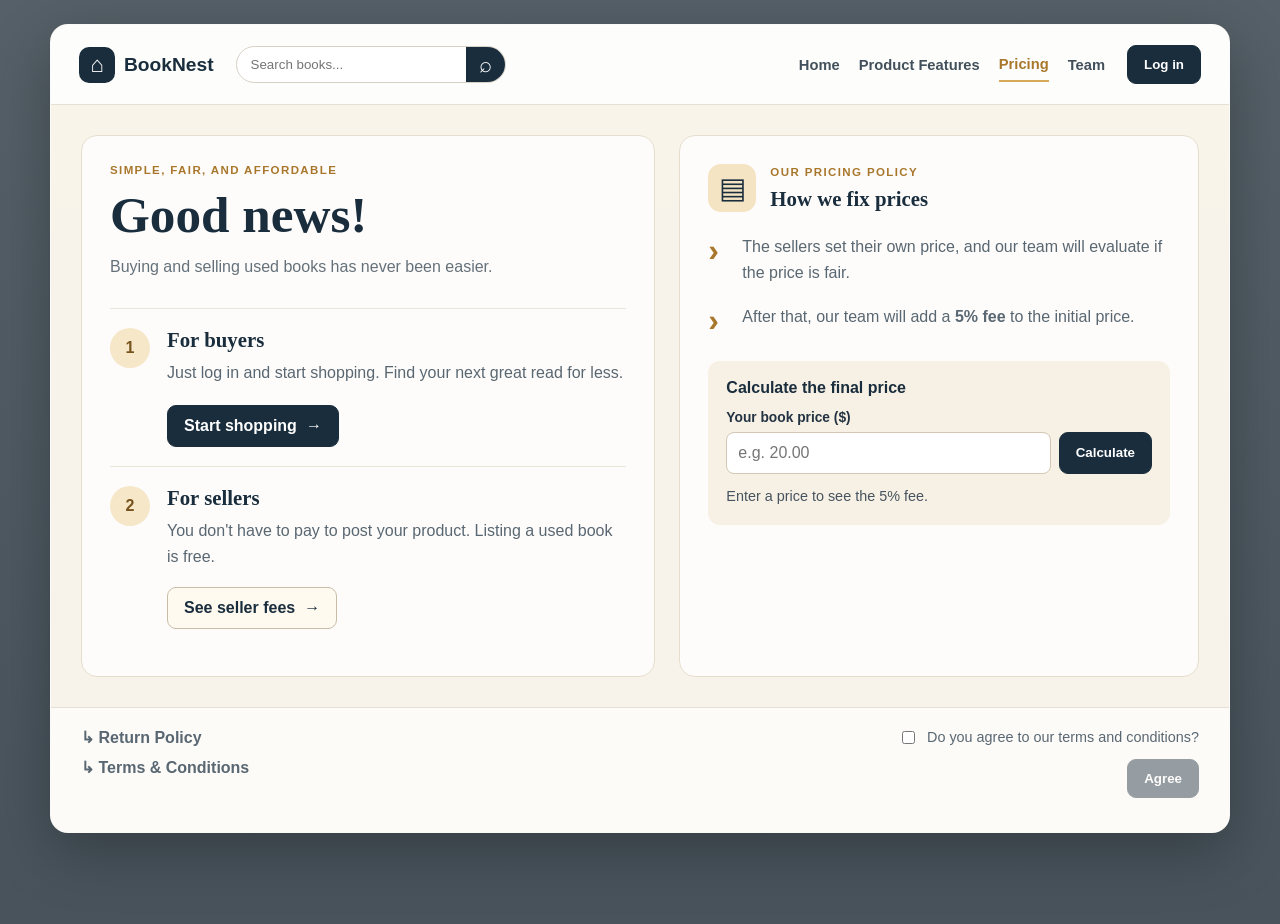
==== pricing.html @ f2293b53 "Add files via upload" ====
<!DOCTYPE html>
<html lang="fr">
<head>
  <meta charset="UTF-8">
  <meta name="viewport" content="width=device-width, initial-scale=1.0">
  <title>BookNest | Pricing Page</title>
  <link rel="stylesheet" href="style.css">
</head>
<body>
  <div class="page-overlay">
    <header class="site-header">
      <a class="logo" href="index.html" aria-label="BookNest, accueil">
        <span class="logo-icon">⌂</span>
        <span>BookNest</span>
      </a>

      <form class="search" id="searchForm" role="search">
        <input id="searchInput" type="search" placeholder="Search books..." aria-label="Rechercher des livres">
        <button type="submit" aria-label="Lancer la recherche">⌕</button>
      </form>

      <nav class="main-nav" aria-label="Navigation principale">
        <a href="index.html">Home</a>
        <a href="features.html">Product Features</a>
        <a class="active" href="pricing.html">Pricing</a>
        <a href="team.html">Team</a>
      </nav>

      <button class="login-button" id="loginButton" type="button">Log in</button>
    </header>

    <main class="pricing-layout">
      <section class="welcome-panel">
        <p class="eyebrow">Simple, fair, and affordable</p>
        <h1>Good news!</h1>
        <p class="intro">Buying and selling used books has never been easier.</p>

        <article class="rule-card">
          <div class="number">1</div>
          <div>
            <h2>For buyers</h2>
            <p>Just log in and start shopping. Find your next great read for less.</p>
            <a class="primary-button" href="home.html">Start shopping <span aria-hidden="true">→</span></a>
          </div>
        </article>

        <article class="rule-card">
          <div class="number">2</div>
          <div>
            <h2>For sellers</h2>
            <p>You don't have to pay to post your product. Listing a used book is free.</p>
            <a class="secondary-button" href="#seller-pricing">See seller fees <span aria-hidden="true">→</span></a>
          </div>
        </article>
      </section>

      <aside class="details-panel" id="seller-pricing">
        <div class="panel-heading">
          <span class="book-symbol" aria-hidden="true">▤</span>
          <div>
            <p class="eyebrow">Our pricing policy</p>
            <h2>How we fix prices</h2>
          </div>
        </div>

        <div class="step">
          <span class="step-arrow" aria-hidden="true">›</span>
          <p>The sellers set their own price, and our team will evaluate if the price is fair.</p>
        </div>

        <div class="step">
          <span class="step-arrow" aria-hidden="true">›</span>
          <p>After that, our team will add a <strong>5% fee</strong> to the initial price.</p>
        </div>

        <div class="fee-calculator">
          <h3>Calculate the final price</h3>
          <label for="bookPrice">Your book price ($)</label>
          <div class="price-input-row">
            <input id="bookPrice" type="number" min="0" step="0.01" placeholder="e.g. 20.00">
            <button id="calculateButton" type="button">Calculate</button>
          </div>
          <p class="calculation-result" id="calculationResult" aria-live="polite">Enter a price to see the 5% fee.</p>
        </div>
      </aside>
    </main>

    <footer class="site-footer">
      <div class="footer-links">
        <a href="return-policy.html">↳ Return Policy</a>
        <a href="terms.html">↳ Terms &amp; Conditions</a>
      </div>
      <form class="agreement" id="agreementForm">
        <label>
          <input type="checkbox" id="agreeCheckbox">
          <span>Do you agree to our terms and conditions?</span>
        </label>
        <button type="submit" id="agreeButton" disabled>Agree</button>
        <p id="agreementMessage" class="agreement-message" aria-live="polite"></p>
      </form>
    </footer>
  </div>
  <script src="script.js"></script>
</body>
</html>
---- style.css ----
/* BookNest Pricing Page — styles simples et faciles à modifier */
:root {
  --navy: #192d3d;
  --ink: #233343;
  --cream: #fffaf0;
  --gold: #d7a95b;
  --gold-dark: #a9772c;
  --white: #ffffff;
}

* { box-sizing: border-box; }

html { scroll-behavior: smooth; }

body {
  margin: 0;
  min-height: 100vh;
  color: var(--ink);
  font-family: Arial, Helvetica, sans-serif;
  background:
    linear-gradient(rgba(14, 29, 40, 0.70), rgba(14, 29, 40, 0.76)),
    url("https://images.unsplash.com/photo-1507842217343-583bb7270b66?auto=format&fit=crop&w=2000&q=85")
    center / cover fixed no-repeat;
}

.page-overlay {
  width: min(1180px, calc(100% - 36px));
  margin: 24px auto;
  background: rgba(255, 250, 240, 0.96);
  border: 1px solid rgba(255,255,255,.65);
  border-radius: 18px;
  overflow: hidden;
  box-shadow: 0 18px 60px rgba(0,0,0,.28);
}

.site-header {
  display: flex;
  align-items: center;
  gap: 22px;
  padding: 20px 28px;
  border-bottom: 1px solid #e7dfd1;
  background: rgba(255,255,255,.8);
}

.logo {
  display: flex;
  align-items: center;
  gap: 9px;
  color: var(--navy);
  text-decoration: none;
  font-size: 1.2rem;
  font-weight: 800;
  white-space: nowrap;
}

.logo-icon {
  display: grid;
  place-items: center;
  width: 36px;
  height: 36px;
  border-radius: 10px;
  color: var(--white);
  background: var(--navy);
  font-size: 1.4rem;
}

.search {
  display: flex;
  flex: 1;
  max-width: 270px;
  border: 1px solid #d7d0c4;
  border-radius: 999px;
  overflow: hidden;
  background: white;
}

.search input {
  width: 100%;
  min-width: 0;
  padding: 10px 14px;
  border: 0;
  outline: none;
  background: transparent;
}

.search button {
  width: 43px;
  border: 0;
  color: white;
  background: var(--navy);
  font-size: 1.35rem;
  cursor: pointer;
}

.main-nav {
  display: flex;
  align-items: center;
  justify-content: center;
  gap: 19px;
  margin-left: auto;
}

.main-nav a {
  padding: 8px 0;
  color: #42505b;
  text-decoration: none;
  font-size: .92rem;
  font-weight: 700;
  white-space: nowrap;
}

.main-nav a:hover, .main-nav a.active {
  color: var(--gold-dark);
  border-bottom: 2px solid var(--gold);
}

.login-button, .primary-button, .secondary-button, .fee-calculator button, .agreement button {
  display: inline-flex;
  align-items: center;
  justify-content: center;
  gap: 9px;
  border-radius: 9px;
  padding: 11px 16px;
  font-weight: 700;
  text-decoration: none;
  cursor: pointer;
  transition: transform .15s ease, background .15s ease;
}

.login-button, .primary-button, .fee-calculator button, .agreement button {
  color: white;
  border: 1px solid var(--navy);
  background: var(--navy);
}

.login-button:hover, .primary-button:hover, .fee-calculator button:hover, .agreement button:not(:disabled):hover {
  background: #29475d;
  transform: translateY(-1px);
}

.pricing-layout {
  display: grid;
  grid-template-columns: 1.05fr .95fr;
  gap: 24px;
  padding: 30px;
}

.welcome-panel, .details-panel {
  padding: 28px;
  border: 1px solid #e6ddce;
  border-radius: 16px;
  background: rgba(255,255,255,.78);
}

.eyebrow {
  margin: 0 0 9px;
  color: var(--gold-dark);
  text-transform: uppercase;
  letter-spacing: .12em;
  font-size: .72rem;
  font-weight: 800;
}

h1, h2, h3, p { margin-top: 0; }

h1 {
  margin-bottom: 10px;
  color: var(--navy);
  font-family: Georgia, 'Times New Roman', serif;
  font-size: clamp(2.2rem, 4vw, 3.25rem);
}

.intro {
  max-width: 420px;
  margin-bottom: 28px;
  color: #65717a;
  line-height: 1.6;
}

.rule-card {
  display: grid;
  grid-template-columns: 42px 1fr;
  gap: 15px;
  padding: 19px 0;
  border-top: 1px solid #ece5d9;
}

.number {
  display: grid;
  place-items: center;
  width: 40px;
  height: 40px;
  border-radius: 50%;
  color: #76521c;
  background: #f6e7c9;
  font-weight: 800;
}

.rule-card h2, .details-panel h2 {
  margin-bottom: 8px;
  color: var(--navy);
  font-family: Georgia, 'Times New Roman', serif;
  font-size: 1.3rem;
}

.rule-card p, .step p {
  color: #596772;
  line-height: 1.65;
}

.primary-button { margin-top: 3px; }

.secondary-button {
  color: var(--navy);
  border: 1px solid #c9bda8;
  background: #fffaf0;
}

.secondary-button:hover { background: #f5ead7; }

.panel-heading {
  display: flex;
  align-items: center;
  gap: 14px;
  margin-bottom: 22px;
}

.book-symbol {
  display: grid;
  place-items: center;
  flex: 0 0 48px;
  height: 48px;
  border-radius: 13px;
  color: var(--navy);
  background: #f4e4c3;
  font-size: 1.8rem;
}

.panel-heading h2 { margin-bottom: 0; }

.step {
  display: grid;
  grid-template-columns: 24px 1fr;
  gap: 10px;
  margin: 0 0 17px;
}

.step-arrow {
  color: var(--gold-dark);
  font-size: 2rem;
  font-weight: 800;
  line-height: 1;
}

.step p { margin-bottom: 0; }

.fee-calculator {
  margin-top: 25px;
  padding: 18px;
  border-radius: 12px;
  background: #f7f0e4;
}

.fee-calculator h3 {
  margin-bottom: 13px;
  color: var(--navy);
  font-size: 1rem;
}

.fee-calculator label {
  display: block;
  margin-bottom: 7px;
  font-size: .86rem;
  font-weight: 700;
}

.price-input-row { display: flex; gap: 8px; }

.price-input-row input {
  width: 100%;
  min-width: 0;
  padding: 11px;
  border: 1px solid #d4c7b4;
  border-radius: 8px;
  background: white;
  font: inherit;
}

.fee-calculator button { white-space: nowrap; }

.calculation-result {
  margin: 12px 0 0;
  color: #46545f;
  font-size: .9rem;
  line-height: 1.5;
}

.site-footer {
  display: flex;
  justify-content: space-between;
  align-items: flex-start;
  gap: 24px;
  padding: 20px 30px 25px;
  border-top: 1px solid #e7dfd1;
  background: rgba(255,255,255,.7);
}

.footer-links { display: grid; gap: 11px; }

.footer-links a {
  color: #596772;
  text-decoration: none;
  font-weight: 700;
}

.footer-links a:hover { color: var(--gold-dark); text-decoration: underline; }

.agreement { max-width: 470px; text-align: right; }

.agreement label {
  display: flex;
  align-items: center;
  justify-content: flex-end;
  gap: 9px;
  margin-bottom: 12px;
  color: #596772;
  font-size: .9rem;
}

.agreement input { accent-color: var(--navy); }

.agreement button:disabled {
  cursor: not-allowed;
  opacity: .45;
}

.agreement-message {
  margin: 9px 0 0;
  color: #426344;
  font-size: .85rem;
}

@media (max-width: 900px) {
  .site-header { flex-wrap: wrap; }
  .search { order: 3; max-width: none; flex-basis: 100%; }
  .main-nav { order: 4; flex-basis: 100%; margin: 0; flex-wrap: wrap; }
  .login-button { margin-left: auto; }
  .pricing-layout { grid-template-columns: 1fr; }
}

@media (max-width: 600px) {
  .page-overlay { width: calc(100% - 18px); margin: 9px auto; border-radius: 12px; }
  .site-header, .pricing-layout { padding: 17px; }
  .welcome-panel, .details-panel { padding: 19px; }
  .main-nav { justify-content: flex-start; gap: 12px; }
  .main-nav a { font-size: .82rem; }
  .site-footer { flex-direction: column; padding: 19px; }
  .agreement { text-align: left; }
  .agreement label { justify-content: flex-start; align-items: flex-start; }
  .price-input-row { flex-direction: column; }
}
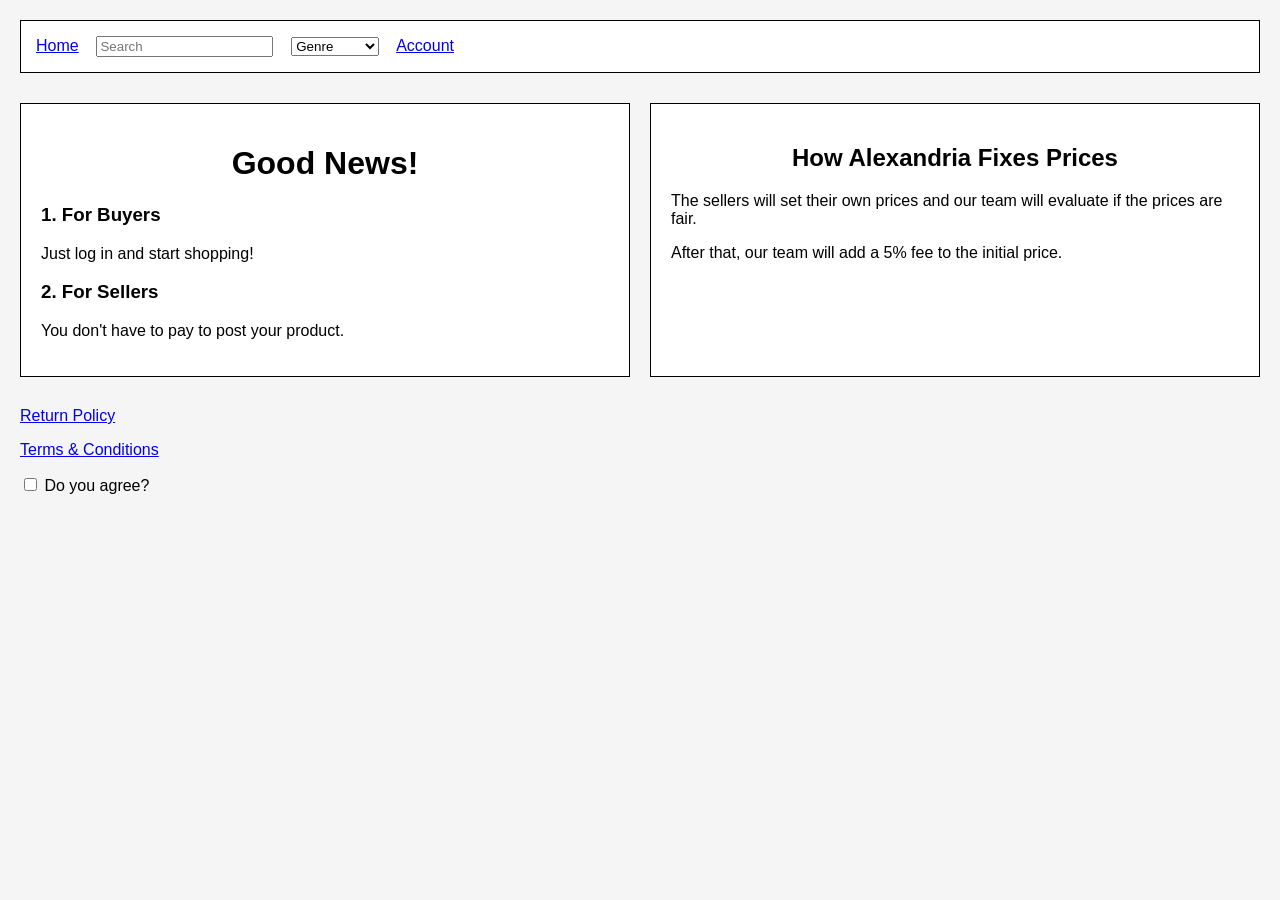
==== commit eb66c06f: "Add files via upload" ====
--- a/pricing.html
+++ b/pricing.html
@@ -1,105 +1,59 @@
 <!DOCTYPE html>
-<html lang="fr">
+<html lang="en">
 <head>
-  <meta charset="UTF-8">
-  <meta name="viewport" content="width=device-width, initial-scale=1.0">
-  <title>BookNest | Pricing Page</title>
-  <link rel="stylesheet" href="style.css">
+    <meta charset="UTF-8">
+    <title>Pricing Page</title>
+    <style>
+        body { font-family: Arial; background-color: #f5f5f5; margin: 20px; }
+        header { border: 1px solid black; padding: 15px; background-color: white; }
+        .container { display: flex; gap: 20px; margin-top: 30px; }
+        .box { border: 1px solid black; background-color: white; padding: 20px; width: 50%; }
+        h1, h2 { text-align: center; }
+        footer { margin-top: 30px; }
+    </style>
 </head>
 <body>
-  <div class="page-overlay">
-    <header class="site-header">
-      <a class="logo" href="index.html" aria-label="BookNest, accueil">
-        <span class="logo-icon">⌂</span>
-        <span>BookNest</span>
-      </a>
-
-      <form class="search" id="searchForm" role="search">
-        <input id="searchInput" type="search" placeholder="Search books..." aria-label="Rechercher des livres">
-        <button type="submit" aria-label="Lancer la recherche">⌕</button>
-      </form>
-
-      <nav class="main-nav" aria-label="Navigation principale">
-        <a href="index.html">Home</a>
-        <a href="features.html">Product Features</a>
-        <a class="active" href="pricing.html">Pricing</a>
-        <a href="team.html">Team</a>
-      </nav>
-
-      <button class="login-button" id="loginButton" type="button">Log in</button>
+    <!-- Navigation bar -->
+    <header>
+        <nav>
+            <a href="index.html">Home</a>
+            &nbsp;&nbsp;
+            <input type="text" placeholder="Search">
+            &nbsp;&nbsp;
+            <select>
+                <option>Genre</option>
+                <option>Clothing</option>
+                <option>Electronics</option>
+                <option>Books</option>
+            </select>
+            &nbsp;&nbsp;
+            <a href="account.html">Account</a>
+        </nav>
     </header>
-
-    <main class="pricing-layout">
-      <section class="welcome-panel">
-        <p class="eyebrow">Simple, fair, and affordable</p>
-        <h1>Good news!</h1>
-        <p class="intro">Buying and selling used books has never been easier.</p>
-
-        <article class="rule-card">
-          <div class="number">1</div>
-          <div>
-            <h2>For buyers</h2>
-            <p>Just log in and start shopping. Find your next great read for less.</p>
-            <a class="primary-button" href="home.html">Start shopping <span aria-hidden="true">→</span></a>
-          </div>
-        </article>
-
-        <article class="rule-card">
-          <div class="number">2</div>
-          <div>
-            <h2>For sellers</h2>
-            <p>You don't have to pay to post your product. Listing a used book is free.</p>
-            <a class="secondary-button" href="#seller-pricing">See seller fees <span aria-hidden="true">→</span></a>
-          </div>
-        </article>
-      </section>
-
-      <aside class="details-panel" id="seller-pricing">
-        <div class="panel-heading">
-          <span class="book-symbol" aria-hidden="true">▤</span>
-          <div>
-            <p class="eyebrow">Our pricing policy</p>
-            <h2>How we fix prices</h2>
-          </div>
+    <!-- Pricing information -->
+    <main>
+        <div class="container">
+            <!-- Information for buyers and sellers -->
+            <div class="box">
+                <h1>Good News!</h1>
+                <h3>1. For Buyers</h3>
+                <p>Just log in and start shopping!</p>
+                <h3>2. For Sellers</h3>
+                <p>You don't have to pay to post your product.</p>
+            </div>
+            <!-- How pricing works -->
+            <div class="box">
+                <h2>How Alexandria Fixes Prices</h2>
+                <p>The sellers will set their own prices and our team will evaluate if the prices are fair.</p>
+                <p>After that, our team will add a 5% fee to the initial price.</p>
+            </div>
         </div>
-
-        <div class="step">
-          <span class="step-arrow" aria-hidden="true">›</span>
-          <p>The sellers set their own price, and our team will evaluate if the price is fair.</p>
-        </div>
-
-        <div class="step">
-          <span class="step-arrow" aria-hidden="true">›</span>
-          <p>After that, our team will add a <strong>5% fee</strong> to the initial price.</p>
-        </div>
-
-        <div class="fee-calculator">
-          <h3>Calculate the final price</h3>
-          <label for="bookPrice">Your book price ($)</label>
-          <div class="price-input-row">
-            <input id="bookPrice" type="number" min="0" step="0.01" placeholder="e.g. 20.00">
-            <button id="calculateButton" type="button">Calculate</button>
-          </div>
-          <p class="calculation-result" id="calculationResult" aria-live="polite">Enter a price to see the 5% fee.</p>
-        </div>
-      </aside>
     </main>
-
-    <footer class="site-footer">
-      <div class="footer-links">
-        <a href="return-policy.html">↳ Return Policy</a>
-        <a href="terms.html">↳ Terms &amp; Conditions</a>
-      </div>
-      <form class="agreement" id="agreementForm">
-        <label>
-          <input type="checkbox" id="agreeCheckbox">
-          <span>Do you agree to our terms and conditions?</span>
-        </label>
-        <button type="submit" id="agreeButton" disabled>Agree</button>
-        <p id="agreementMessage" class="agreement-message" aria-live="polite"></p>
-      </form>
+    <!-- Policies -->
+    <footer>
+        <p><a href="return.html">Return Policy</a></p>
+        <p><a href="terms.html">Terms &amp; Conditions</a></p>
+        <label><input type="checkbox"> Do you agree?</label>
     </footer>
-  </div>
-  <script src="script.js"></script>
 </body>
 </html>
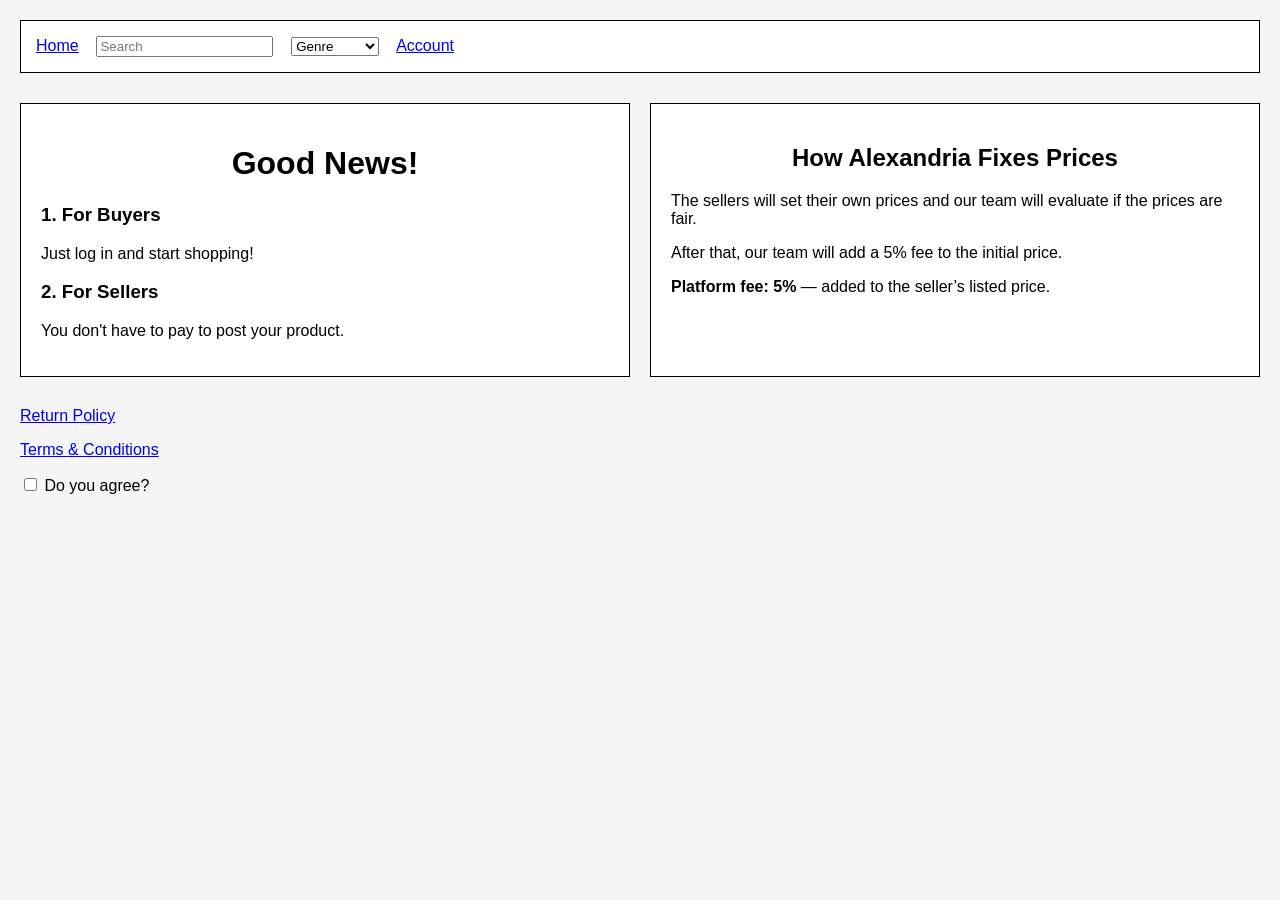
==== commit 706a5a2e: "Add stylesheet and script links to pricing.html" ====
--- a/pricing.html
+++ b/pricing.html
@@ -1,6 +1,10 @@
 <!DOCTYPE html>
 <html lang="en">
 <head>
+    
+<link rel="stylesheet" href="style.css">
+<script src="script.js" defer></script>
+
     <meta charset="UTF-8">
     <title>Pricing Page</title>
     <style>
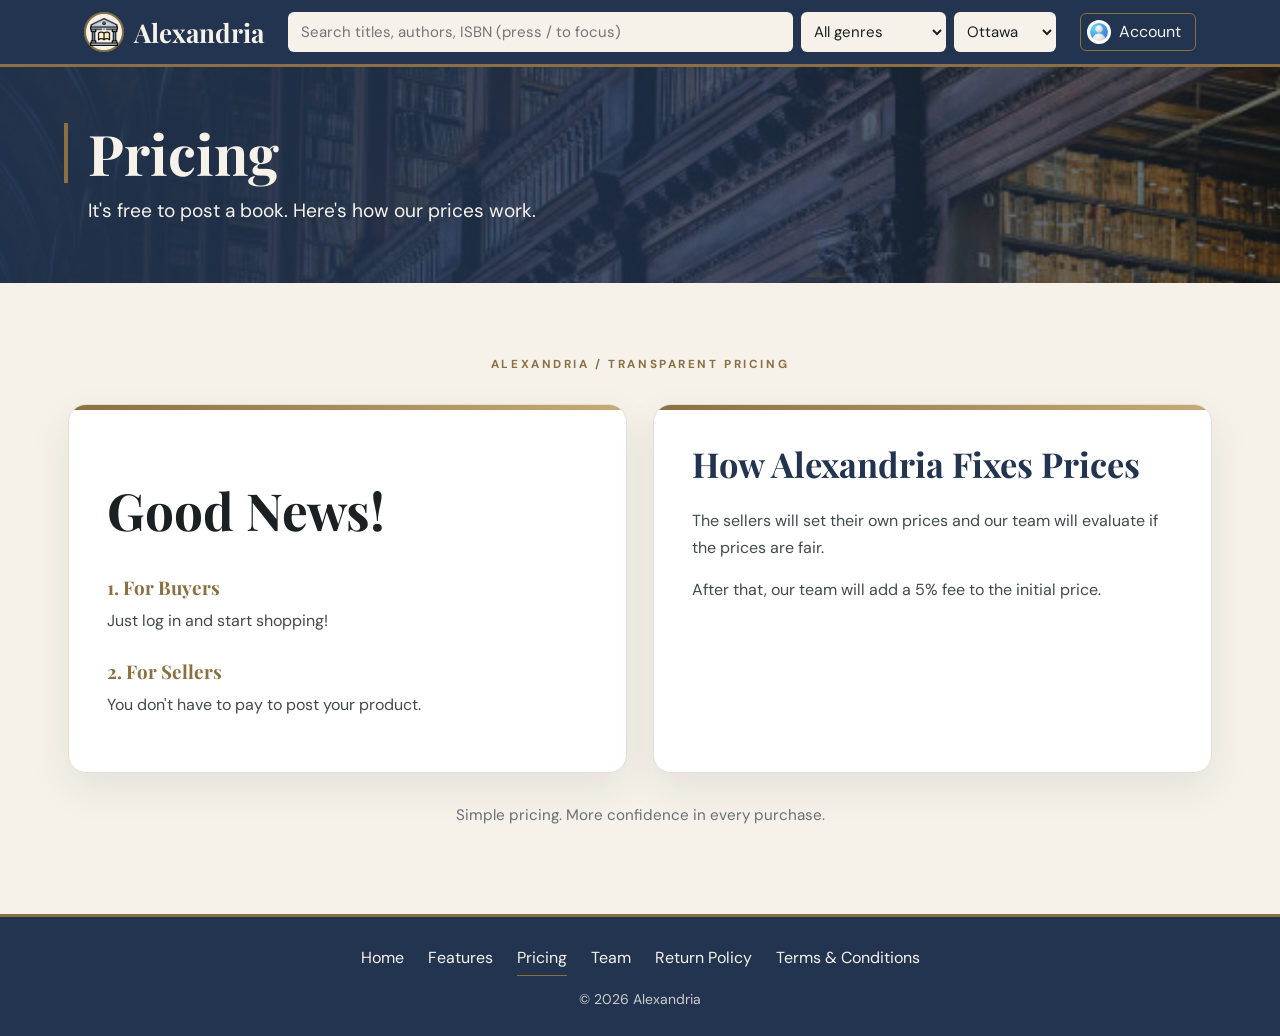
==== commit fefcf8f6: "Every file was changed Went through, standardized colouring, layout, formatting of the top bar, adde" ====
--- a/pricing.html
+++ b/pricing.html
@@ -1,39 +1,57 @@
 <!DOCTYPE html>
 <html lang="en">
 <head>
-    
-<link rel="stylesheet" href="style.css">
-<script src="script.js" defer></script>
-
     <meta charset="UTF-8">
     <title>Pricing Page</title>
-    <style>
-        body { font-family: Arial; background-color: #f5f5f5; margin: 20px; }
-        header { border: 1px solid black; padding: 15px; background-color: white; }
-        .container { display: flex; gap: 20px; margin-top: 30px; }
-        .box { border: 1px solid black; background-color: white; padding: 20px; width: 50%; }
-        h1, h2 { text-align: center; }
-        footer { margin-top: 30px; }
-    </style>
+    <meta name="viewport" content="width=device-width, initial-scale=1.0">
+    <link rel="stylesheet" href="shared.css">
+    <link rel="stylesheet" href="style_pricing_page.css">
+  <script src="shared.js" defer></script>
 </head>
 <body>
     <!-- Navigation bar -->
-    <header>
-        <nav>
-            <a href="index.html">Home</a>
-            &nbsp;&nbsp;
-            <input type="text" placeholder="Search">
-            &nbsp;&nbsp;
-            <select>
-                <option>Genre</option>
-                <option>Clothing</option>
-                <option>Electronics</option>
-                <option>Books</option>
-            </select>
-            &nbsp;&nbsp;
-            <a href="account.html">Account</a>
-        </nav>
-    </header>
+  <header class="site-header" id="site-header">
+    <nav aria-label="Main">
+      <a class="brand" href="index.html">
+        <span class="logo-circle"><img src="bibliotheque.png" alt="" width="28" height="28"></span>
+        Alexandria
+      </a>
+
+      <form class="search-form" id="search-form" action="search.html" method="get" role="search">
+        <input type="search" id="search" name="q" placeholder="Search titles, authors, ISBN (press / to focus)" aria-label="Search titles, authors or ISBN">
+
+        <select id="genre" name="genre" aria-label="Genre">
+          <option>All genres</option>
+          <option>Fiction</option>
+          <option>Mystery</option>
+          <option>Science fiction</option>
+          <option>History</option>
+          <option>Biography</option>
+          <option>Children</option>
+        </select>
+
+        <select id="location" name="location" aria-label="Location">
+          <option>Ottawa</option>
+          <option>Gatineau</option>
+          <option>Kanata</option>
+          <option>Orléans</option>
+        </select>
+      </form>
+
+      <a class="account" href="account.html">
+        <img src="profile.jpg" alt="" width="24" height="24">
+        Account
+      </a>
+    </nav>
+  </header>
+    <!-- Page banner -->
+    <section class="page-title">
+        <div class="page-title-text">
+            <h1>Pricing</h1>
+            <p>It's free to post a book. Here's how our prices work.</p>
+        </div>
+    </section>
+
     <!-- Pricing information -->
     <main>
         <div class="container">
@@ -55,9 +73,15 @@
     </main>
     <!-- Policies -->
     <footer>
-        <p><a href="return.html">Return Policy</a></p>
-        <p><a href="terms.html">Terms &amp; Conditions</a></p>
-        <label><input type="checkbox"> Do you agree?</label>
+        <div class="footer-links">
+            <a href="index.html">Home</a>
+            <a href="ProductFeature.html">Features</a>
+            <a href="pricing.html" class="active">Pricing</a>
+            <a href="team.html">Team</a>
+            <a href="return.html">Return Policy</a>
+            <a href="terms.html">Terms &amp; Conditions</a>
+        </div>
+        <p>&copy; 2026 Alexandria</p>
     </footer>
 </body>
-</html>
+</html>
--- a/shared.css
+++ b/shared.css
@@ -0,0 +1,172 @@
+/* ALEXANDRIA — shared styles: site fonts + top bar (same look as the Features page).
+   Linked from every page. Change the fonts here and the whole site follows. */
+@import url('https://fonts.googleapis.com/css2?family=DM+Sans:wght@400;500;600;700&family=Playfair+Display:wght@600;700&display=swap');
+
+:root {
+  --font-body: 'DM Sans', Arial, sans-serif;
+  --font-heading: 'Playfair Display', Georgia, 'Times New Roman', serif;
+}
+
+/* ---------- Top bar ---------- */
+.site-header,
+.site-header * { box-sizing: border-box; }
+
+.site-header {
+  position: sticky;
+  top: 0;
+  z-index: 10;
+  background-color: #22344F;
+  color: #F6F2EA;
+  border-bottom: 3px solid #8A7042;
+  font-family: var(--font-body);
+  font-size: 16px;
+  line-height: 1.5;
+}
+
+.site-header.scrolled {
+  box-shadow: 0 4px 16px rgba(27, 33, 34, 0.35);
+}
+
+.site-header nav {
+  display: flex;
+  flex-wrap: wrap;
+  align-items: center;
+  gap: 12px 24px;
+  max-width: 1152px;
+  margin: 0 auto;
+  padding: 12px 20px;
+}
+
+.site-header a {
+  color: inherit;
+}
+
+.site-header .brand {
+  display: flex;
+  align-items: center;
+  gap: 10px;
+  font-family: var(--font-heading);
+  font-size: 26px;
+  font-weight: 700;
+  text-decoration: none;
+}
+
+.site-header .logo-circle {
+  display: flex;
+  justify-content: center;
+  align-items: center;
+  width: 40px;
+  height: 40px;
+  border-radius: 50%;
+  background-color: #F6F2EA;
+  border: 2px solid #8A7042;
+}
+
+.site-header .search-form {
+  display: flex;
+  flex: 1 1 448px;
+  flex-wrap: wrap;
+  align-items: center;
+  gap: 8px;
+  margin: 0;
+}
+
+.site-header .search-form input,
+.site-header .search-form select {
+  height: 40px;
+  font-family: inherit;
+  font-size: 15px;
+  border: 1px solid transparent;
+  border-radius: 6px;
+  background-color: #F6F2EA;
+  color: #1B2122;
+}
+
+.site-header .search-form input {
+  flex: 1 1 224px;
+  padding: 0 12px;
+}
+
+.site-header .search-form select {
+  padding: 0 8px;
+}
+
+.site-header .account {
+  display: flex;
+  align-items: center;
+  gap: 8px;
+  padding: 6px 14px 6px 6px;
+  border: 1px solid #8A7042;
+  border-radius: 6px;
+  text-decoration: none;
+}
+
+.site-header .account img {
+  border-radius: 50%;
+}
+
+.site-header .account:hover {
+  background-color: rgba(138, 112, 66, 0.3);
+}
+
+.site-header :focus-visible {
+  outline: 3px solid #F6F2EA;
+  outline-offset: 2px;
+}
+
+@media (max-width: 900px) {
+  .site-header .account { margin-left: auto; }
+  .site-header .search-form { order: 3; flex-basis: 100%; }
+}
+
+@media (max-width: 640px) {
+  .site-header .search-form select { flex: 1 1 auto; }
+}
+
+/* ---------- Page banner (title over the library photo) ---------- */
+.page-title {
+  padding: 56px 20px;
+  color: #F6F2EA;
+  background-color: #22344F;
+  background-image: linear-gradient(to right, rgba(34, 52, 79, 0.94), rgba(34, 52, 79, 0.78) 60%, rgba(27, 33, 34, 0.6)), url("generic_library.jpg");
+  background-size: cover;
+  background-position: center;
+}
+
+.page-title-text {
+  max-width: 1152px;
+  margin: 0 auto;
+  animation: rise 0.7s ease-out;
+}
+
+.page-title h1 {
+  margin: 0 0 12px;
+  padding-left: 20px;
+  border-left: 4px solid #8A7042;
+  font-family: var(--font-heading);
+  font-size: 56px;
+  line-height: 1.08;
+}
+
+.page-title p {
+  max-width: 608px;
+  margin: 0;
+  padding-left: 24px;
+  font-size: 19.2px;
+}
+
+@keyframes rise {
+  from {
+    opacity: 0;
+    transform: translateY(14px);
+  }
+  to {
+    opacity: 1;
+    transform: translateY(0);
+  }
+}
+
+@media (max-width: 640px) {
+  .page-title h1 { font-size: 36px; }
+  .page-title p { font-size: 16.8px; }
+}
--- a/style_pricing_page.css
+++ b/style_pricing_page.css
@@ -0,0 +1,203 @@
+
+:root {
+  --cream: #F6F2EA;
+  --gold: #8A7042;
+  --charcoal: #1B2122;
+  --navy: #22344F;
+  --white: #fff;
+  --muted: #687078;
+  --line: #e5dfd3;
+  --shadow: 0 16px 42px rgba(27, 33, 34, 0.08);
+  --radius: 18px;
+}
+
+
+* {
+  box-sizing: border-box;
+}
+
+html {
+  scroll-behavior: smooth;
+}
+
+body {
+  margin: 0;
+  background: var(--cream);
+  color: var(--charcoal);
+  font: 16px/1.65 var(--font-body);
+}
+
+a {
+  color: inherit;
+  text-decoration: none;
+}
+
+button,
+input,
+select {
+  font: inherit;
+}
+
+button {
+  cursor: pointer;
+}
+
+button:focus-visible,
+a:focus-visible,
+input:focus-visible,
+select:focus-visible {
+  outline: 3px solid var(--gold);
+  outline-offset: 3px;
+}
+
+main {
+  max-width: 1200px;
+  margin: 0 auto;
+  padding: 72px 28px 86px;
+}
+
+
+main::before {
+  content: 'ALEXANDRIA  /  TRANSPARENT PRICING';
+  display: block;
+  text-align: center;
+  color: var(--gold);
+  font-size: 0.73rem;
+  font-weight: 700;
+  letter-spacing: 0.22em;
+  margin-bottom: 14px;
+}
+
+main::after {
+  content: 'Simple pricing. More confidence in every purchase.';
+  display: block;
+  text-align: center;
+  color: var(--muted);
+  margin: 30px auto 0;
+  font-size: 0.95rem;
+}
+
+.container {
+  display: flex;
+  align-items: stretch;
+  gap: 26px;
+  margin-top: 30px;
+}
+
+
+.box {
+  position: relative;
+  flex: 1;
+  min-width: 0;
+  padding: 38px;
+  overflow: hidden;
+  background: var(--white);
+  border: 1px solid var(--line);
+  border-radius: var(--radius);
+  box-shadow: var(--shadow);
+  transition: transform 0.25s ease, box-shadow 0.25s ease;
+}
+
+
+.box::before {
+  content: '';
+  position: absolute;
+  top: 0;
+  left: 0;
+  right: 0;
+  height: 5px;
+  background: linear-gradient(90deg, var(--gold), #c6aa76);
+}
+
+.box:hover {
+  transform: translateY(-5px);
+  box-shadow: 0 22px 48px rgba(27, 33, 34, 0.13);
+}
+
+
+h1,
+h2,
+h3 {
+  font-family: var(--font-heading);
+  line-height: 1.25;
+}
+
+h1 {
+  font-size: clamp(2.1rem, 4vw, 3.4rem);
+}
+
+h2 {
+  margin: 0 0 22px;
+  font-size: clamp(1.6rem, 2.7vw, 2.15rem);
+  color: var(--navy);
+}
+
+h3 {
+  margin: 26px 0 8px;
+  font-size: 1.18rem;
+  color: var(--gold);
+}
+
+p {
+  margin: 0 0 16px;
+}
+
+.box p {
+  color: #414a4c;
+}
+
+.box strong {
+  color: var(--navy);
+}
+
+.box ul {
+  padding-left: 22px;
+}
+
+.box li {
+  margin-bottom: 10px;
+}
+
+.box li::marker {
+  color: var(--gold);
+}
+
+
+.box .fee,
+.fee-highlight {
+  font-size: 1.4rem;
+  font-weight: 700;
+  color: var(--gold);
+}
+
+
+footer {
+  padding: 24px 20px;
+  text-align: center;
+  color: var(--cream);
+  background: var(--navy);
+  border-top: 3px solid var(--gold);
+}
+
+.footer-links {
+  display: flex;
+  flex-wrap: wrap;
+  justify-content: center;
+  gap: 8px 24px;
+}
+
+.footer-links a {
+  padding: 4px 0;
+  border-bottom: 1px solid transparent;
+}
+
+.footer-links a:hover,
+.footer-links a.active {
+  border-bottom-color: var(--gold);
+}
+
+footer p {
+  margin: 12px 0 0;
+  font-size: 14px;
+  opacity: 0.8;
+}
